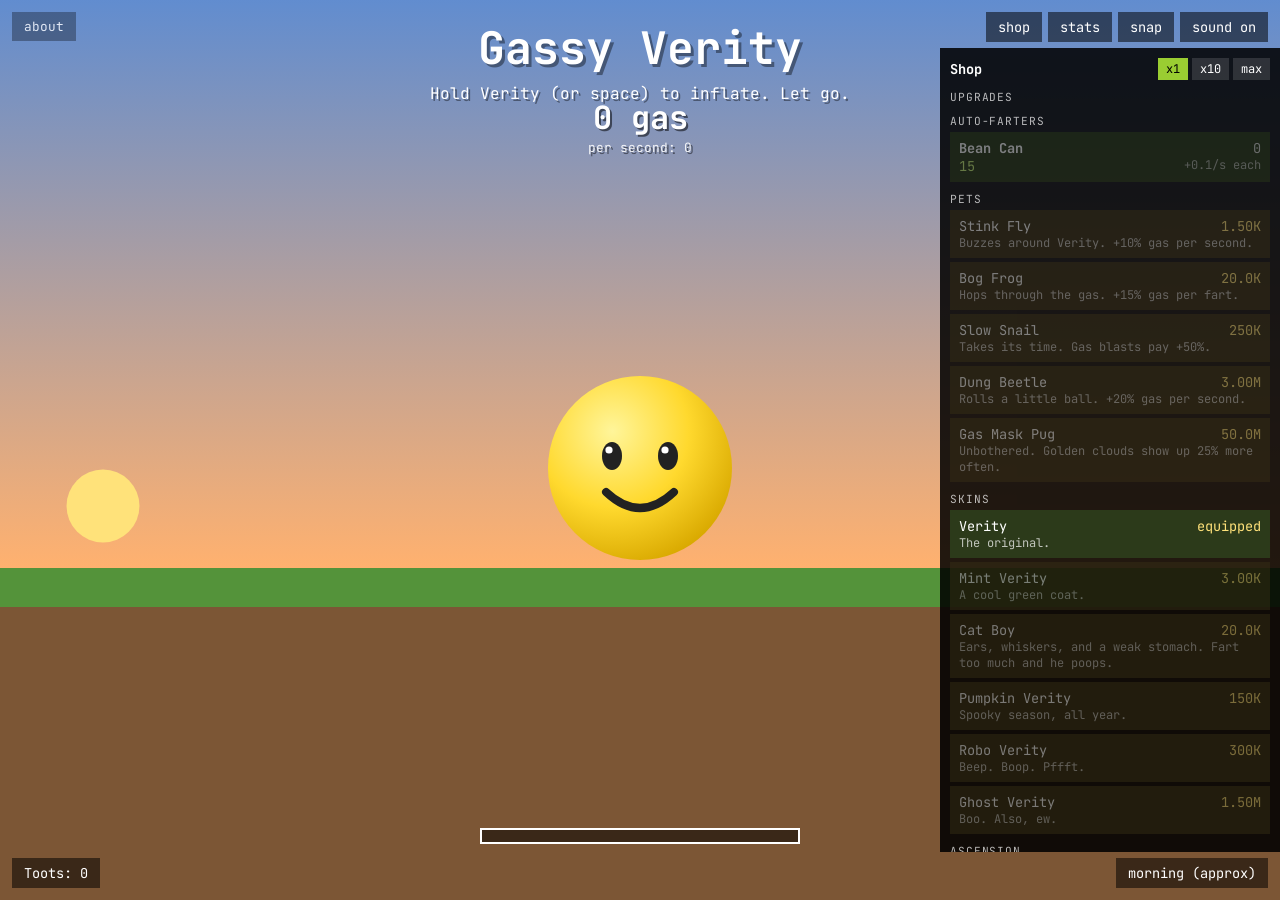
==== index.html @ 9afe1751 "Repo-only voice clips with generated manifest, About in its own dialog, drop privacy banner, add pas" ====
<!doctype html>
<html lang="en">
<head>
<meta charset="utf-8">
<meta name="viewport" content="width=device-width, initial-scale=1, viewport-fit=cover, user-scalable=no">
<meta name="theme-color" content="#0b1230">
<link rel="icon" href="assets/favicon.svg" type="image/svg+xml">
<title>Gassy Verity</title>
<link rel="preconnect" href="https://fonts.googleapis.com">
<link rel="preconnect" href="https://fonts.gstatic.com" crossorigin>
<link href="https://fonts.googleapis.com/css2?family=JetBrains+Mono:wght@400;700&display=swap" rel="stylesheet">
<link rel="stylesheet" href="css/style.css">
</head>
<body>
<div id="world">
  <div id="sky">
    <div id="stars"></div>
    <div id="sun"></div>
    <div id="moon"><div id="moonShade"></div></div>
    <div id="clouds"></div>
    <div id="dim"></div>
  </div>
  <div id="fog"></div>
  <canvas id="weatherCanvas"></canvas>

  <h1>Gassy Verity</h1>
  <p class="sub">Hold Verity (or space) to inflate. Let go.</p>

  <div id="stage">
    <div id="body">
      <div id="verity">
        <img id="skinImg" alt="" draggable="false">
        <svg id="face" viewBox="0 0 100 100" xmlns="http://www.w3.org/2000/svg"></svg>
      </div>
    </div>
  </div>

  <div id="pets"></div>
  <div id="poops"></div>
  <canvas id="gasCanvas"></canvas>
</div>

<div id="flash"></div>
<div id="toast"></div>
<div id="bank"><div id="bankNum">0 gas</div><div id="bankRate"></div><div id="frenzy" hidden></div></div>
<div id="combo"><div id="comboText"></div><div id="comboBar"><div id="comboFill"></div></div></div>
<div id="meter"><div id="fill"></div></div>
<div id="count">Toots: 0</div>
<div id="hint"></div>
<div id="topBtns"><button id="shopBtn" type="button">shop</button><button id="statsBtn" type="button">stats</button><button id="snapBtn" type="button">snap</button><button id="muteBtn" type="button">sound</button></div>
<div id="statsPanel" hidden></div>
<button id="aboutBtn" class="cornerBtn" type="button">about</button>
<div id="aboutPanel" class="modal" hidden></div>
<div id="adminPanel" class="modal" hidden></div>
<div id="shopPanel"></div>

<!-- Classic scripts (no build step, works from file://). Order matters. -->
<script src="js/config.js"></script>
<script src="assets/manifest.js"></script>
<script src="clips/manifest.js"></script>
<script src="js/format.js"></script>
<script src="js/ui.js"></script>
<script src="js/stats.js"></script>
<script src="js/haptics.js"></script>
<script src="js/data.js"></script>
<script src="js/game.js"></script>
<script src="js/audio.js"></script>
<script src="js/puffs.js"></script>
<script src="js/face.js"></script>
<script src="js/skins.js"></script>
<script src="js/combo.js"></script>
<script src="js/sky.js"></script>
<script src="js/motion.js"></script>
<script src="js/blast.js"></script>
<script src="js/poop.js"></script>
<script src="js/pets.js"></script>
<script src="js/clips.js"></script>
<script src="js/verity.js"></script>
<script src="js/shop.js"></script>
<script src="js/golden.js"></script>
<script src="js/achievements.js"></script>
<script src="js/weather.js"></script>
<script src="js/screenshot.js"></script>
<script src="js/about.js"></script>
<script src="js/admin.js"></script>
<script src="js/main.js"></script>
</body>
</html>
---- css/style.css ----
:root { --sky:#8ecbff; --grass:#5d9b3a; --dirt:#8a5a35; }
* { box-sizing:border-box; }

body {
  margin:0; min-height:100vh; overflow:hidden;
  font-family:"JetBrains Mono", ui-monospace, monospace;
  background:#0b1230;
  user-select:none; -webkit-user-select:none; touch-action:none;
  -webkit-touch-callout:none; -webkit-tap-highlight-color:transparent; overscroll-behavior:none;
}
[hidden] { display:none !important; }
/* The whole scene lives in #world so the screen shake moves it as one piece. It is
   oversized by 40px on every side so shake and rotation never reveal an edge. The HUD
   sits outside it and stays still. Nothing in it is position:fixed. */
#world { position:fixed; inset:-40px; padding:40px 40px 0;
         background:linear-gradient(var(--sky-top,#8ecbff), var(--sky-bot,#cfeeff) 62%, var(--grass) 62% 66%, var(--dirt) 66%); }
h1, .sub { position:relative; z-index:1; }
h1 { text-align:center; margin:18px 0 0; color:#fff; text-shadow:3px 3px 0 #0006; font-size:clamp(1.6rem,5vw,2.8rem); }
.sub { text-align:center; color:#fff; text-shadow:2px 2px 0 #0006; margin:6px 0; }

/* Character */
#stage { position:absolute; left:50%; top:62%; transform:translate(-50%,-100%); cursor:pointer; }
#body { transform-origin:50% 100%; will-change:transform; }
#verity { position:relative; width:min(40vw,200px); aspect-ratio:1; }
#skinImg { display:block; width:100%; height:100%; object-fit:contain; user-select:none; -webkit-user-drag:none; }
#face { position:absolute; inset:0; width:100%; height:100%; }


/* HUD */
#meter { position:fixed; left:50%; bottom:calc(56px + env(safe-area-inset-bottom, 0px)); transform:translateX(-50%); width:min(70vw,320px); height:16px;
         background:#0008; border:2px solid #fff; }
#fill { height:100%; width:0; background:#9acd32; transition:width .15s linear; }
#count, #hint { position:fixed; bottom:max(12px, env(safe-area-inset-bottom)); color:#fff; background:#0008; padding:6px 12px; font-size:.85rem; }
#count { left:12px; }
#hint { right:12px; }


/* Gas particles are drawn on one canvas (js/puffs.js), above Verity, below the HUD */
#gasCanvas { position:absolute; left:0; top:0; z-index:3; pointer-events:none; }
#stage { z-index:2; }
#meter, #count, #hint, #combo { z-index:4; }
#statsPanel, #shopPanel, .leftPanel { z-index:5; }
#topBtns { max-width:100vw; }
#bank { z-index:4; }

/* Combo readout */
#combo { position:fixed; top:176px; left:50%; transform:translateX(-50%); text-align:center; color:#fff;
         text-shadow:3px 3px 0 #0007; opacity:0; transition:opacity .2s; pointer-events:none; }
#combo.on { opacity:1; }
#comboText { font-weight:700; font-size:clamp(1.4rem,5vw,2.4rem); }
#comboText.pop { animation:pop .25s; }
@keyframes pop { 50% { transform:scale(1.35); } }
#comboBar { width:160px; height:8px; margin:6px auto 0; background:#0007; }
#comboFill { height:100%; width:100%; background:#ffd92e; }

/* Sky: sun, moon and stars ride behind Verity, clipped at the horizon (62% of the scene) */
#sky { position:absolute; left:0; right:0; top:0; height:62%; overflow:hidden; pointer-events:none; z-index:0; }
#stars { position:absolute; inset:0; opacity:0; transition:opacity 3s; }
.star { position:absolute; width:2px; height:2px; background:#fff; }
#sun, #moon { position:absolute; border-radius:50%; transform:translate(-50%,-50%); }
#sun { width:clamp(44px,10vmin,76px); aspect-ratio:1; }
#moon { width:clamp(34px,7vmin,56px); aspect-ratio:1; overflow:hidden; }
#sun img, #moon img { position:absolute; inset:0; width:100%; height:100%; user-select:none; -webkit-user-drag:none; }
#moonShade { position:absolute; inset:0; border-radius:50%; background:#0e1736; }

/* Eyes water as the room fills with gas */

/* Toast, flash */
#flash { position:fixed; inset:0; z-index:6; pointer-events:none; opacity:0;
         background:radial-gradient(circle at 50% 70%, #fff, #e4ff8a 45%, #7dae1c); }
#toast { position:fixed; left:50%; top:38%; z-index:6; pointer-events:none; opacity:0; width:max-content; max-width:92vw; text-align:center;
         transform:translate(-50%,-50%); font-weight:700; font-size:clamp(1.3rem,6vw,3rem); color:#fff;
         text-shadow:3px 3px 0 #0008; }
#toast.show { animation:toast 1.4s ease-out forwards; }
@keyframes toast { 0% { opacity:0; } 12% { opacity:1; } 80% { opacity:1; } 100% { opacity:0; } }

/* Stats */
#topBtns { position:fixed; top:max(12px, env(safe-area-inset-top)); right:12px; z-index:5; display:flex; flex-wrap:wrap; justify-content:flex-end; gap:6px; max-width:calc(100vw - 24px); }
#topBtns button { background:#0008; color:#fff; border:0; padding:6px 12px; font:inherit; font-size:.85rem; cursor:pointer; }
#statsPanel, .leftPanel { position:fixed; top:calc(max(12px, env(safe-area-inset-top)) + 36px); left:12px; width:min(260px,80vw);
              background:#000c; color:#fff; padding:10px 14px; font-size:.85rem; }
#statsPanel div, .leftPanel .row, .leftPanel .clip { display:flex; justify-content:space-between; gap:16px; padding:2px 0; }
#statsPanel button { margin-top:8px; font:inherit; font-size:.75rem; background:#fff2; color:#fff; border:0; padding:4px 10px; cursor:pointer; }

/* Bank */
#bank { position:fixed; top:96px; left:50%; transform:translateX(-50%); text-align:center; color:#fff;
        text-shadow:2px 2px 0 #0008; pointer-events:none; white-space:nowrap; }
#bankNum { font-weight:700; font-size:clamp(1.3rem,5vw,2rem); }
#bankRate { font-size:.8rem; opacity:.9; }
#frenzy { margin-top:2px; font-weight:700; color:#ffe27a; }

/* Shop */
#shopPanel { position:fixed; right:0; top:calc(max(12px, env(safe-area-inset-top)) + 36px); bottom:max(48px, env(safe-area-inset-bottom));
             width:min(340px,100vw); overflow-y:auto; background:#000d; color:#fff; padding:10px; font-size:.85rem;
             overscroll-behavior:contain; touch-action:pan-y; }
.shopHead { display:flex; justify-content:space-between; align-items:center; margin-bottom:6px; }
.buyN button { font:inherit; font-size:.75rem; background:#fff2; color:#fff; border:0; padding:3px 8px; margin-left:4px; cursor:pointer; }
.buyN button.on { background:#9acd32; color:#000; }
.shopSec { margin:10px 0 4px; opacity:.7; text-transform:uppercase; font-size:.7rem; letter-spacing:.08em; }
.none { opacity:.6; padding:4px 0; }
.gen, .up { display:grid; width:100%; margin-bottom:4px; padding:7px 9px; border:0; color:#fff; font:inherit; text-align:left;
            background:#2c3a1a; cursor:pointer; gap:0 8px; }
.gen { grid-template-columns:1fr auto; }
.gen .gname { font-weight:700; }
.gen .gown { text-align:right; opacity:.8; }
.gen .gcost { color:#c9f27a; }
.gen .grate { text-align:right; opacity:.6; font-size:.75rem; }
.up { grid-template-columns:1fr auto; background:#3a3218; }
.up .ucost { color:#ffe27a; }
.up .udesc { grid-column:1 / -1; opacity:.7; font-size:.75rem; }
.gen.off, .up.off { opacity:.45; }
.gen:not(.off):hover, .up:not(.off):hover { filter:brightness(1.25); }
.shopFoot { margin-top:12px; display:flex; gap:6px; }
.shopFoot button { font:inherit; font-size:.75rem; background:#fff2; color:#fff; border:0; padding:4px 10px; cursor:pointer; }

/* Floating gain text, golden cloud */
.float { position:fixed; z-index:4; pointer-events:none; color:#fff; font-weight:700; text-shadow:2px 2px 0 #0008; }
.golden { position:fixed; z-index:5; width:clamp(56px,11vmin,84px); aspect-ratio:1; border:0; border-radius:50%;
          background:center/contain no-repeat; cursor:pointer;
          transform:translate(-50%,-50%); animation:goldenLife 13s linear forwards; }
@keyframes goldenLife { 0% { opacity:0; } 4% { opacity:1; } 85% { opacity:1; } 100% { opacity:0; } }

/* Pets, poop */
#pets, #poops { position:absolute; inset:0; z-index:2; pointer-events:none; }
.pet { position:absolute; left:0; top:0; width:34px; height:24px; will-change:transform; }
.pet img, .poop img { display:block; width:100%; height:100%; user-select:none; -webkit-user-drag:none; }
.poop { position:absolute; width:34px; height:30px; padding:0; border:0; background:none; cursor:pointer; pointer-events:auto; }

/* Left panels: clips, about */
.leftPanel { top:calc(max(12px, env(safe-area-inset-top)) + 36px); left:12px; width:min(300px,86vw); max-height:70vh; overflow-y:auto;
             background:#000d; color:#fff; padding:10px 14px; font-size:.8rem; line-height:1.45; }
.leftPanel p { margin:6px 0; }
.leftPanel a { color:#c9f27a; }
.leftPanel .small { opacity:.7; }
.leftPanel .row { align-items:center; gap:8px; padding:3px 0; }
.leftPanel .row input[type=range] { flex:1; }
.leftPanel .clip { align-items:center; gap:6px; padding:3px 0; }
.leftPanel .clip span { flex:1; overflow:hidden; text-overflow:ellipsis; white-space:nowrap; }
.leftPanel button, .pick { font:inherit; font-size:.75rem; background:#fff2; color:#fff; border:0; padding:3px 8px; cursor:pointer; }
.pick { display:inline-block; margin:4px 0 6px; padding:5px 10px; }
.check { display:flex; gap:8px; align-items:center; margin:6px 0; }
.up.own { background:#2c3a1a; }
#notice { position:fixed; left:50%; transform:translateX(-50%); bottom:calc(84px + env(safe-area-inset-bottom, 0px)); z-index:4;
          width:min(92vw,520px); background:#000d; color:#fff; padding:8px 12px; font-size:.75rem; display:flex; gap:8px; align-items:center; }
#notice span { flex:1; }
#notice button { font:inherit; font-size:.75rem; background:#fff2; color:#fff; border:0; padding:4px 10px; cursor:pointer; }
#dropHint { position:fixed; inset:0; z-index:7; display:flex; align-items:center; justify-content:center; pointer-events:none;
            background:#000a; color:#fff; font-size:clamp(1.2rem,4vw,2rem); font-weight:700; }

/* Weather: clouds and dimming live in the sky box, fog and rain/snow over the scene */
#clouds, #dim { position:absolute; inset:0; pointer-events:none; }
#dim { background:#0b1230; opacity:0; transition:opacity 4s; }
.cloud { position:absolute; left:-30%; filter:brightness(var(--cloud-b,1)); animation:cloudDrift linear infinite; user-select:none; -webkit-user-drag:none; }
@keyframes cloudDrift { from { transform:translateX(0); } to { transform:translateX(160vw); } }
#fog { position:absolute; inset:0; z-index:1; pointer-events:none; opacity:0; transition:opacity 4s;
       background:linear-gradient(rgba(220,228,236,.65), rgba(220,228,236,.25)); }
#weatherCanvas { position:absolute; inset:0; z-index:1; pointer-events:none; }

/* Achievements and ascension */
#statsPanel { max-height:70vh; overflow-y:auto; }
.ach { display:flex; flex-direction:column; padding:3px 0; opacity:.45; }
.ach.on { opacity:1; }
.ach .adesc { font-size:.7rem; opacity:.7; }
.ascend { margin-top:4px; padding:8px 10px; background:#2a2250; }
.ascend b { color:#d9c8ff; }
.ascend button { margin-top:6px; width:100%; font:inherit; font-size:.8rem; background:#6a4fd0; color:#fff; border:0; padding:6px; cursor:pointer; }
.ascend button:disabled { opacity:.4; cursor:default; }

/* About corner button, dialogs (about, admin) */
.cornerBtn { position:fixed; top:max(12px, env(safe-area-inset-top)); left:12px; z-index:5; background:#0006; color:#fff; border:0;
             padding:6px 12px; font:inherit; font-size:.8rem; cursor:pointer; opacity:.8; }
#modalBackdrop { position:fixed; inset:0; z-index:8; background:#0008; }
.modal { position:fixed; left:50%; top:50%; transform:translate(-50%,-50%); z-index:9; width:min(92vw,520px); max-height:84vh; overflow-y:auto;
         background:#0b0f1ae6; color:#fff; padding:12px 16px; font-size:.8rem; line-height:1.45; }
.modal p { margin:6px 0; }
.modal a { color:#c9f27a; }
.modal .small { opacity:.7; }
.modal .shopHead button, .modal .row button, .modal form button { font:inherit; font-size:.75rem; background:#fff2; color:#fff; border:0; padding:4px 10px; cursor:pointer; }
.modal .row { display:flex; align-items:center; gap:6px; padding:3px 0; }
.modal .row.wrap { flex-wrap:wrap; }
.modal .row span { flex:1; }
.modal input, .modal select { font:inherit; font-size:.8rem; background:#fff1; color:#fff; border:1px solid #fff3; padding:4px 6px; min-width:0; }
.modal select option { color:#000; }
.modal .check { display:flex; gap:8px; align-items:center; margin:6px 0; }
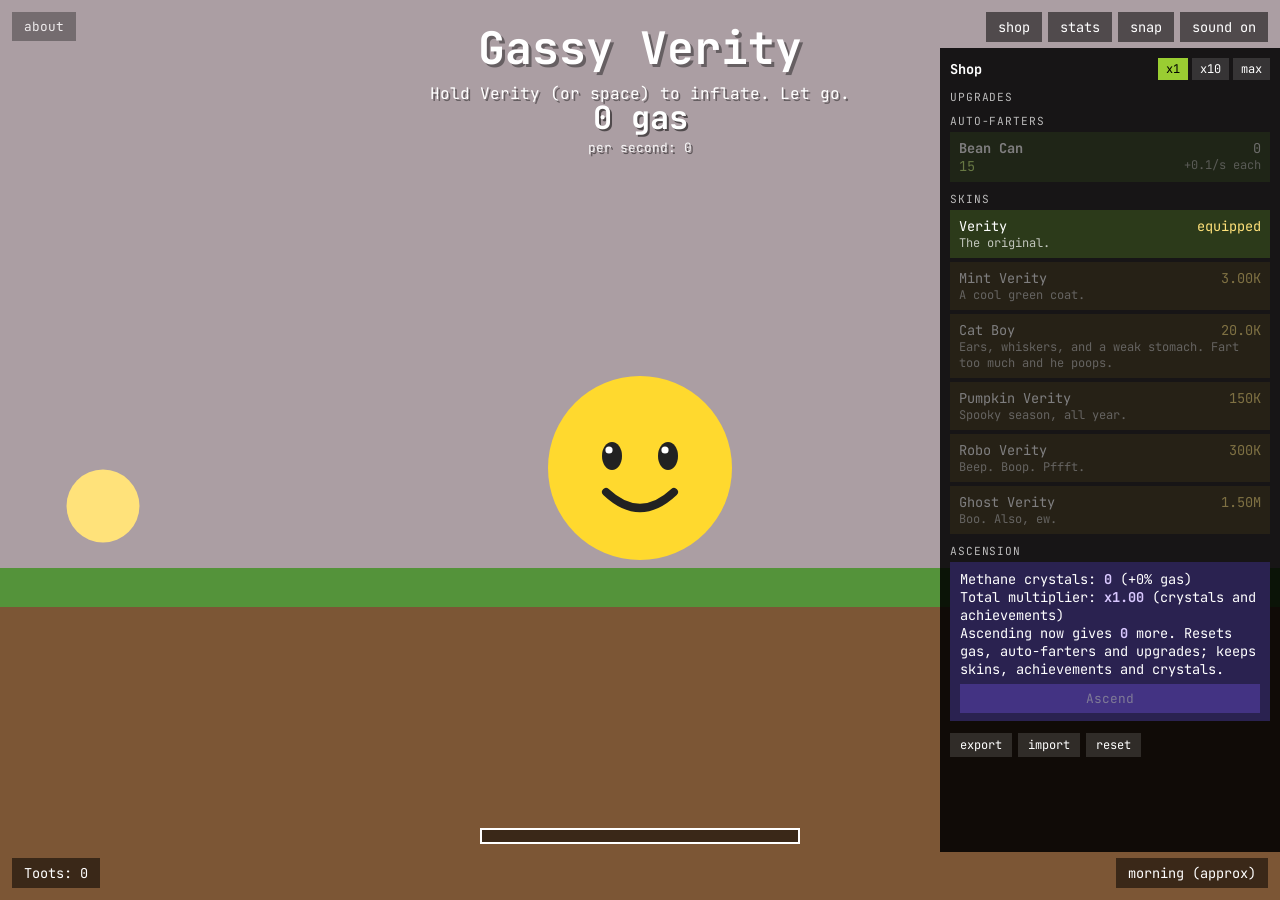
==== commit 16d1bdea: "Remove pets, remove all gradients (flat sky, flat art, flat gas), link admin from About, dialog acce" ====
--- a/index.html
+++ b/index.html
@@ -35,7 +35,6 @@
     </div>
   </div>
 
-  <div id="pets"></div>
   <div id="poops"></div>
   <canvas id="gasCanvas"></canvas>
 </div>
@@ -73,7 +72,6 @@
 <script src="js/motion.js"></script>
 <script src="js/blast.js"></script>
 <script src="js/poop.js"></script>
-<script src="js/pets.js"></script>
 <script src="js/clips.js"></script>
 <script src="js/verity.js"></script>
 <script src="js/shop.js"></script>
--- a/css/style.css
+++ b/css/style.css
@@ -12,8 +12,10 @@
 /* The whole scene lives in #world so the screen shake moves it as one piece. It is
    oversized by 40px on every side so shake and rotation never reveal an edge. The HUD
    sits outside it and stays still. Nothing in it is position:fixed. */
-#world { position:fixed; inset:-40px; padding:40px 40px 0;
-         background:linear-gradient(var(--sky-top,#8ecbff), var(--sky-bot,#cfeeff) 62%, var(--grass) 62% 66%, var(--dirt) 66%); }
+#world { position:fixed; inset:-40px; padding:40px 40px 0; background:var(--sky, #8ecbff); }
+#world::before, #world::after { content:""; position:absolute; left:0; right:0; z-index:0; }
+#world::before { top:62%; height:4%; background:var(--grass); }
+#world::after { top:66%; bottom:0; background:var(--dirt); }
 h1, .sub { position:relative; z-index:1; }
 h1 { text-align:center; margin:18px 0 0; color:#fff; text-shadow:3px 3px 0 #0006; font-size:clamp(1.6rem,5vw,2.8rem); }
 .sub { text-align:center; color:#fff; text-shadow:2px 2px 0 #0006; margin:6px 0; }
@@ -67,7 +69,7 @@
 
 /* Toast, flash */
 #flash { position:fixed; inset:0; z-index:6; pointer-events:none; opacity:0;
-         background:radial-gradient(circle at 50% 70%, #fff, #e4ff8a 45%, #7dae1c); }
+         background:#e4ff8a; }
 #toast { position:fixed; left:50%; top:38%; z-index:6; pointer-events:none; opacity:0; width:max-content; max-width:92vw; text-align:center;
          transform:translate(-50%,-50%); font-weight:700; font-size:clamp(1.3rem,6vw,3rem); color:#fff;
          text-shadow:3px 3px 0 #0008; }
@@ -120,10 +122,9 @@
           transform:translate(-50%,-50%); animation:goldenLife 13s linear forwards; }
 @keyframes goldenLife { 0% { opacity:0; } 4% { opacity:1; } 85% { opacity:1; } 100% { opacity:0; } }
 
-/* Pets, poop */
-#pets, #poops { position:absolute; inset:0; z-index:2; pointer-events:none; }
-.pet { position:absolute; left:0; top:0; width:34px; height:24px; will-change:transform; }
-.pet img, .poop img { display:block; width:100%; height:100%; user-select:none; -webkit-user-drag:none; }
+/* Poop */
+#poops { position:absolute; inset:0; z-index:2; pointer-events:none; }
+.poop img { display:block; width:100%; height:100%; user-select:none; -webkit-user-drag:none; }
 .poop { position:absolute; width:34px; height:30px; padding:0; border:0; background:none; cursor:pointer; pointer-events:auto; }
 
 /* Left panels: clips, about */
@@ -153,7 +154,7 @@
 .cloud { position:absolute; left:-30%; filter:brightness(var(--cloud-b,1)); animation:cloudDrift linear infinite; user-select:none; -webkit-user-drag:none; }
 @keyframes cloudDrift { from { transform:translateX(0); } to { transform:translateX(160vw); } }
 #fog { position:absolute; inset:0; z-index:1; pointer-events:none; opacity:0; transition:opacity 4s;
-       background:linear-gradient(rgba(220,228,236,.65), rgba(220,228,236,.25)); }
+       background:rgba(220,228,236,.45); }
 #weatherCanvas { position:absolute; inset:0; z-index:1; pointer-events:none; }
 
 /* Achievements and ascension */
@@ -182,3 +183,15 @@
 .modal input, .modal select { font:inherit; font-size:.8rem; background:#fff1; color:#fff; border:1px solid #fff3; padding:4px 6px; min-width:0; }
 .modal select option { color:#000; }
 .modal .check { display:flex; gap:8px; align-items:center; margin:6px 0; }
+
+.linkBtn { font:inherit; font-size:.8rem; background:none; border:0; color:#c9f27a; text-decoration:underline; cursor:pointer; padding:0; }
+.modal label { opacity:.85; }
+:focus-visible { outline:2px solid #c9f27a; outline-offset:2px; }
+.modal .row label { flex:1; }
+
+/* Narrow screens: keep the title clear of the button row */
+@media (max-width:640px) {
+  h1 { margin-top:48px; }
+  #bank { top:140px; }
+  #combo { top:214px; }
+}
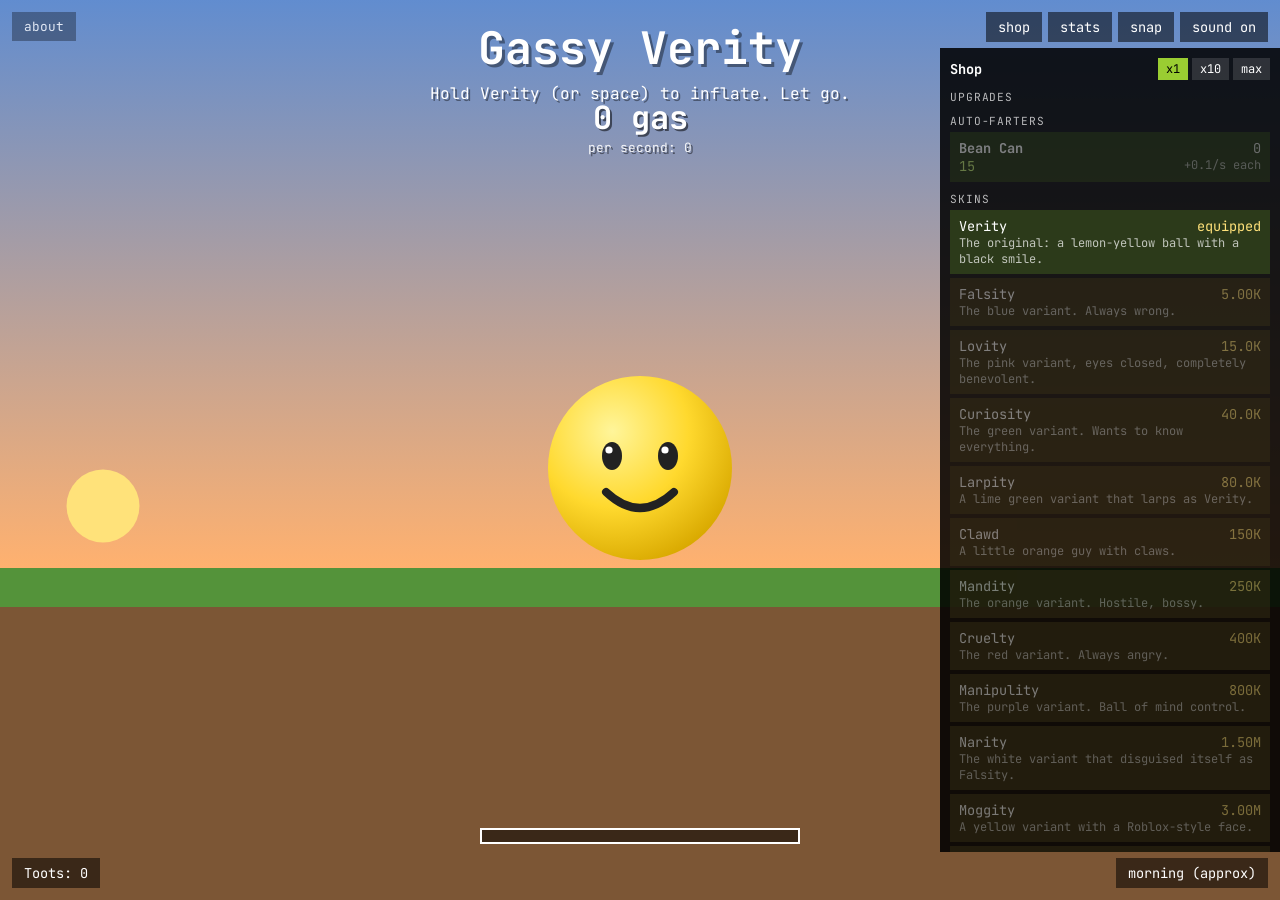
==== commit 975f369c: "Skins from the Veritypedia (14 variants) plus Clawd; drop old skins, tears and the poop mechanic" ====
--- a/index.html
+++ b/index.html
@@ -35,7 +35,6 @@
     </div>
   </div>
 
-  <div id="poops"></div>
   <canvas id="gasCanvas"></canvas>
 </div>
 
@@ -71,7 +70,6 @@
 <script src="js/sky.js"></script>
 <script src="js/motion.js"></script>
 <script src="js/blast.js"></script>
-<script src="js/poop.js"></script>
 <script src="js/clips.js"></script>
 <script src="js/verity.js"></script>
 <script src="js/shop.js"></script>
--- a/css/style.css
+++ b/css/style.css
@@ -12,10 +12,8 @@
 /* The whole scene lives in #world so the screen shake moves it as one piece. It is
    oversized by 40px on every side so shake and rotation never reveal an edge. The HUD
    sits outside it and stays still. Nothing in it is position:fixed. */
-#world { position:fixed; inset:-40px; padding:40px 40px 0; background:var(--sky, #8ecbff); }
-#world::before, #world::after { content:""; position:absolute; left:0; right:0; z-index:0; }
-#world::before { top:62%; height:4%; background:var(--grass); }
-#world::after { top:66%; bottom:0; background:var(--dirt); }
+#world { position:fixed; inset:-40px; padding:40px 40px 0;
+         background:linear-gradient(var(--sky-top,#8ecbff), var(--sky-bot,#cfeeff) 62%, var(--grass) 62% 66%, var(--dirt) 66%); }
 h1, .sub { position:relative; z-index:1; }
 h1 { text-align:center; margin:18px 0 0; color:#fff; text-shadow:3px 3px 0 #0006; font-size:clamp(1.6rem,5vw,2.8rem); }
 .sub { text-align:center; color:#fff; text-shadow:2px 2px 0 #0006; margin:6px 0; }
@@ -69,7 +67,7 @@
 
 /* Toast, flash */
 #flash { position:fixed; inset:0; z-index:6; pointer-events:none; opacity:0;
-         background:#e4ff8a; }
+         background:radial-gradient(circle at 50% 70%, #fff, #e4ff8a 45%, #7dae1c); }
 #toast { position:fixed; left:50%; top:38%; z-index:6; pointer-events:none; opacity:0; width:max-content; max-width:92vw; text-align:center;
          transform:translate(-50%,-50%); font-weight:700; font-size:clamp(1.3rem,6vw,3rem); color:#fff;
          text-shadow:3px 3px 0 #0008; }
@@ -122,10 +120,6 @@
           transform:translate(-50%,-50%); animation:goldenLife 13s linear forwards; }
 @keyframes goldenLife { 0% { opacity:0; } 4% { opacity:1; } 85% { opacity:1; } 100% { opacity:0; } }
 
-/* Poop */
-#poops { position:absolute; inset:0; z-index:2; pointer-events:none; }
-.poop img { display:block; width:100%; height:100%; user-select:none; -webkit-user-drag:none; }
-.poop { position:absolute; width:34px; height:30px; padding:0; border:0; background:none; cursor:pointer; pointer-events:auto; }
 
 /* Left panels: clips, about */
 .leftPanel { top:calc(max(12px, env(safe-area-inset-top)) + 36px); left:12px; width:min(300px,86vw); max-height:70vh; overflow-y:auto;
@@ -154,7 +148,7 @@
 .cloud { position:absolute; left:-30%; filter:brightness(var(--cloud-b,1)); animation:cloudDrift linear infinite; user-select:none; -webkit-user-drag:none; }
 @keyframes cloudDrift { from { transform:translateX(0); } to { transform:translateX(160vw); } }
 #fog { position:absolute; inset:0; z-index:1; pointer-events:none; opacity:0; transition:opacity 4s;
-       background:rgba(220,228,236,.45); }
+       background:linear-gradient(rgba(220,228,236,.65), rgba(220,228,236,.25)); }
 #weatherCanvas { position:absolute; inset:0; z-index:1; pointer-events:none; }
 
 /* Achievements and ascension */
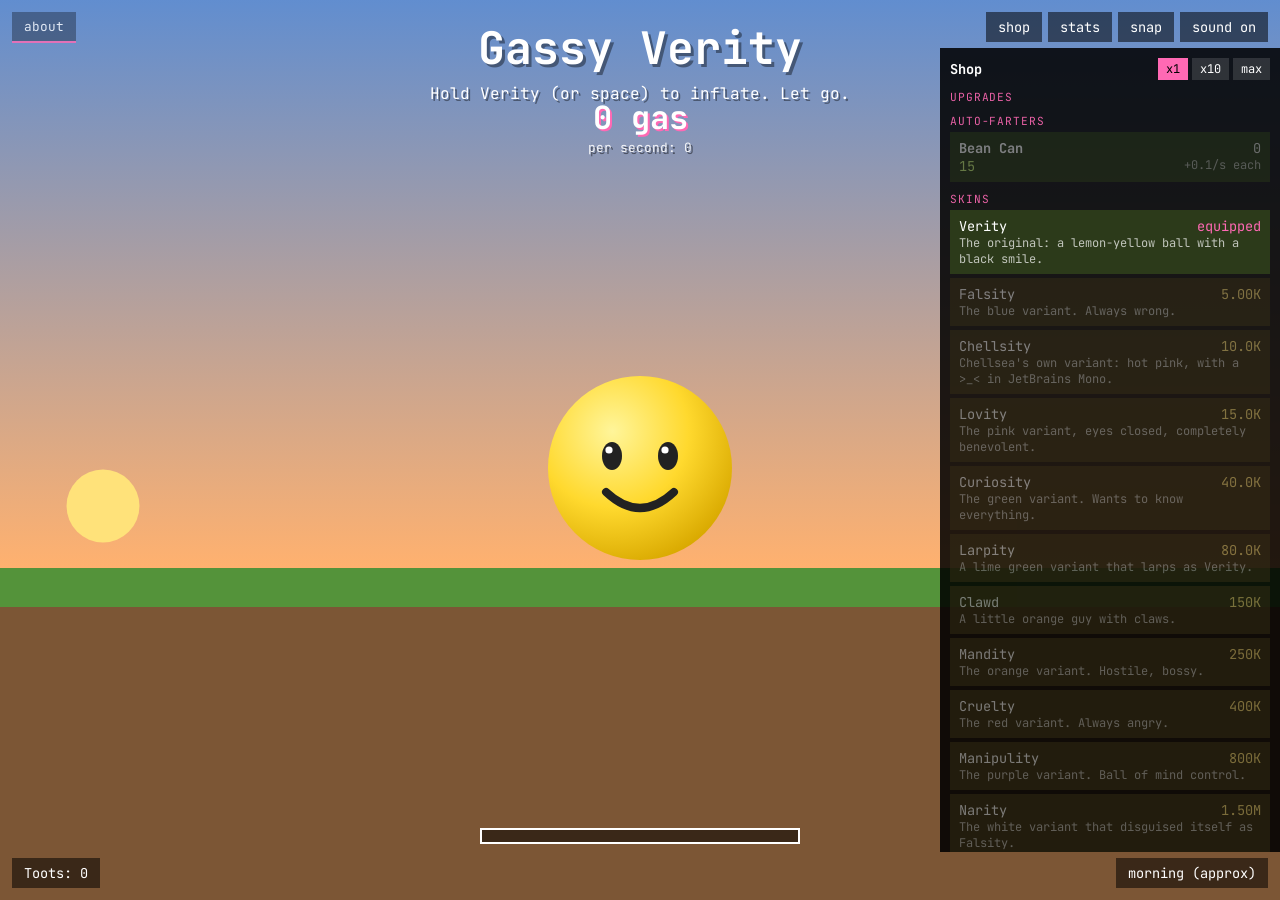
==== commit ac20066d: "Poop for every skin, add Chellsity (hot pink >_< in JetBrains Mono), pink accents" ====
--- a/index.html
+++ b/index.html
@@ -3,7 +3,7 @@
 <head>
 <meta charset="utf-8">
 <meta name="viewport" content="width=device-width, initial-scale=1, viewport-fit=cover, user-scalable=no">
-<meta name="theme-color" content="#0b1230">
+<meta name="theme-color" content="#ff69b4">
 <link rel="icon" href="assets/favicon.svg" type="image/svg+xml">
 <title>Gassy Verity</title>
 <link rel="preconnect" href="https://fonts.googleapis.com">
@@ -35,12 +35,13 @@
     </div>
   </div>
 
+  <div id="poops"></div>
   <canvas id="gasCanvas"></canvas>
 </div>
 
 <div id="flash"></div>
 <div id="toast"></div>
-<div id="bank"><div id="bankNum">0 gas</div><div id="bankRate"></div><div id="frenzy" hidden></div></div>
+<div id="bank"><div id="bankNum">0 gas</div><div id="bankRate"></div></div>
 <div id="combo"><div id="comboText"></div><div id="comboBar"><div id="comboFill"></div></div></div>
 <div id="meter"><div id="fill"></div></div>
 <div id="count">Toots: 0</div>
@@ -70,10 +71,10 @@
 <script src="js/sky.js"></script>
 <script src="js/motion.js"></script>
 <script src="js/blast.js"></script>
+<script src="js/poop.js"></script>
 <script src="js/clips.js"></script>
 <script src="js/verity.js"></script>
 <script src="js/shop.js"></script>
-<script src="js/golden.js"></script>
 <script src="js/achievements.js"></script>
 <script src="js/weather.js"></script>
 <script src="js/screenshot.js"></script>
--- a/css/style.css
+++ b/css/style.css
@@ -1,4 +1,4 @@
-:root { --sky:#8ecbff; --grass:#5d9b3a; --dirt:#8a5a35; }
+:root { --sky:#8ecbff; --grass:#5d9b3a; --dirt:#8a5a35; --pink:#ff69b4; }
 * { box-sizing:border-box; }
 
 body {
@@ -29,7 +29,7 @@
 /* HUD */
 #meter { position:fixed; left:50%; bottom:calc(56px + env(safe-area-inset-bottom, 0px)); transform:translateX(-50%); width:min(70vw,320px); height:16px;
          background:#0008; border:2px solid #fff; }
-#fill { height:100%; width:0; background:#9acd32; transition:width .15s linear; }
+#fill { height:100%; width:0; background:var(--pink); transition:width .15s linear; }
 #count, #hint { position:fixed; bottom:max(12px, env(safe-area-inset-bottom)); color:#fff; background:#0008; padding:6px 12px; font-size:.85rem; }
 #count { left:12px; }
 #hint { right:12px; }
@@ -51,7 +51,7 @@
 #comboText.pop { animation:pop .25s; }
 @keyframes pop { 50% { transform:scale(1.35); } }
 #comboBar { width:160px; height:8px; margin:6px auto 0; background:#0007; }
-#comboFill { height:100%; width:100%; background:#ffd92e; }
+#comboFill { height:100%; width:100%; background:var(--pink); }
 
 /* Sky: sun, moon and stars ride behind Verity, clipped at the horizon (62% of the scene) */
 #sky { position:absolute; left:0; right:0; top:0; height:62%; overflow:hidden; pointer-events:none; z-index:0; }
@@ -85,9 +85,8 @@
 /* Bank */
 #bank { position:fixed; top:96px; left:50%; transform:translateX(-50%); text-align:center; color:#fff;
         text-shadow:2px 2px 0 #0008; pointer-events:none; white-space:nowrap; }
-#bankNum { font-weight:700; font-size:clamp(1.3rem,5vw,2rem); }
+#bankNum { font-weight:700; font-size:clamp(1.3rem,5vw,2rem); text-shadow:2px 2px 0 var(--pink); }
 #bankRate { font-size:.8rem; opacity:.9; }
-#frenzy { margin-top:2px; font-weight:700; color:#ffe27a; }
 
 /* Shop */
 #shopPanel { position:fixed; right:0; top:calc(max(12px, env(safe-area-inset-top)) + 36px); bottom:max(48px, env(safe-area-inset-bottom));
@@ -95,8 +94,8 @@
              overscroll-behavior:contain; touch-action:pan-y; }
 .shopHead { display:flex; justify-content:space-between; align-items:center; margin-bottom:6px; }
 .buyN button { font:inherit; font-size:.75rem; background:#fff2; color:#fff; border:0; padding:3px 8px; margin-left:4px; cursor:pointer; }
-.buyN button.on { background:#9acd32; color:#000; }
-.shopSec { margin:10px 0 4px; opacity:.7; text-transform:uppercase; font-size:.7rem; letter-spacing:.08em; }
+.buyN button.on { background:var(--pink); color:#000; }
+.shopSec { margin:10px 0 4px; color:var(--pink); opacity:.9; text-transform:uppercase; font-size:.7rem; letter-spacing:.08em; }
 .none { opacity:.6; padding:4px 0; }
 .gen, .up { display:grid; width:100%; margin-bottom:4px; padding:7px 9px; border:0; color:#fff; font:inherit; text-align:left;
             background:#2c3a1a; cursor:pointer; gap:0 8px; }
@@ -113,19 +112,20 @@
 .shopFoot { margin-top:12px; display:flex; gap:6px; }
 .shopFoot button { font:inherit; font-size:.75rem; background:#fff2; color:#fff; border:0; padding:4px 10px; cursor:pointer; }
 
-/* Floating gain text, golden cloud */
+/* Poop */
+#poops { position:absolute; inset:0; z-index:2; pointer-events:none; }
+.poop { position:absolute; width:34px; height:30px; padding:0; border:0; background:none; cursor:pointer; pointer-events:auto; }
+.poop img { display:block; width:100%; height:100%; user-select:none; -webkit-user-drag:none; }
+
+/* Floating gain text */
 .float { position:fixed; z-index:4; pointer-events:none; color:#fff; font-weight:700; text-shadow:2px 2px 0 #0008; }
-.golden { position:fixed; z-index:5; width:clamp(56px,11vmin,84px); aspect-ratio:1; border:0; border-radius:50%;
-          background:center/contain no-repeat; cursor:pointer;
-          transform:translate(-50%,-50%); animation:goldenLife 13s linear forwards; }
-@keyframes goldenLife { 0% { opacity:0; } 4% { opacity:1; } 85% { opacity:1; } 100% { opacity:0; } }
 
 
 /* Left panels: clips, about */
 .leftPanel { top:calc(max(12px, env(safe-area-inset-top)) + 36px); left:12px; width:min(300px,86vw); max-height:70vh; overflow-y:auto;
              background:#000d; color:#fff; padding:10px 14px; font-size:.8rem; line-height:1.45; }
 .leftPanel p { margin:6px 0; }
-.leftPanel a { color:#c9f27a; }
+.leftPanel a { color:var(--pink); }
 .leftPanel .small { opacity:.7; }
 .leftPanel .row { align-items:center; gap:8px; padding:3px 0; }
 .leftPanel .row input[type=range] { flex:1; }
@@ -135,6 +135,7 @@
 .pick { display:inline-block; margin:4px 0 6px; padding:5px 10px; }
 .check { display:flex; gap:8px; align-items:center; margin:6px 0; }
 .up.own { background:#2c3a1a; }
+.skin-row.own .ucost { color:var(--pink); }
 #notice { position:fixed; left:50%; transform:translateX(-50%); bottom:calc(84px + env(safe-area-inset-bottom, 0px)); z-index:4;
           width:min(92vw,520px); background:#000d; color:#fff; padding:8px 12px; font-size:.75rem; display:flex; gap:8px; align-items:center; }
 #notice span { flex:1; }
@@ -155,6 +156,7 @@
 #statsPanel { max-height:70vh; overflow-y:auto; }
 .ach { display:flex; flex-direction:column; padding:3px 0; opacity:.45; }
 .ach.on { opacity:1; }
+.ach.on > span:first-child { color:var(--pink); }
 .ach .adesc { font-size:.7rem; opacity:.7; }
 .ascend { margin-top:4px; padding:8px 10px; background:#2a2250; }
 .ascend b { color:#d9c8ff; }
@@ -162,13 +164,13 @@
 .ascend button:disabled { opacity:.4; cursor:default; }
 
 /* About corner button, dialogs (about, admin) */
-.cornerBtn { position:fixed; top:max(12px, env(safe-area-inset-top)); left:12px; z-index:5; background:#0006; color:#fff; border:0;
+.cornerBtn { border-bottom:2px solid var(--pink) !important; position:fixed; top:max(12px, env(safe-area-inset-top)); left:12px; z-index:5; background:#0006; color:#fff; border:0;
              padding:6px 12px; font:inherit; font-size:.8rem; cursor:pointer; opacity:.8; }
 #modalBackdrop { position:fixed; inset:0; z-index:8; background:#0008; }
 .modal { position:fixed; left:50%; top:50%; transform:translate(-50%,-50%); z-index:9; width:min(92vw,520px); max-height:84vh; overflow-y:auto;
          background:#0b0f1ae6; color:#fff; padding:12px 16px; font-size:.8rem; line-height:1.45; }
 .modal p { margin:6px 0; }
-.modal a { color:#c9f27a; }
+.modal a { color:var(--pink); }
 .modal .small { opacity:.7; }
 .modal .shopHead button, .modal .row button, .modal form button { font:inherit; font-size:.75rem; background:#fff2; color:#fff; border:0; padding:4px 10px; cursor:pointer; }
 .modal .row { display:flex; align-items:center; gap:6px; padding:3px 0; }
@@ -178,9 +180,9 @@
 .modal select option { color:#000; }
 .modal .check { display:flex; gap:8px; align-items:center; margin:6px 0; }
 
-.linkBtn { font:inherit; font-size:.8rem; background:none; border:0; color:#c9f27a; text-decoration:underline; cursor:pointer; padding:0; }
+.linkBtn { font:inherit; font-size:.8rem; background:none; border:0; color:var(--pink); text-decoration:underline; cursor:pointer; padding:0; }
 .modal label { opacity:.85; }
-:focus-visible { outline:2px solid #c9f27a; outline-offset:2px; }
+:focus-visible { outline:2px solid var(--pink); outline-offset:2px; }
 .modal .row label { flex:1; }
 
 /* Narrow screens: keep the title clear of the button row */
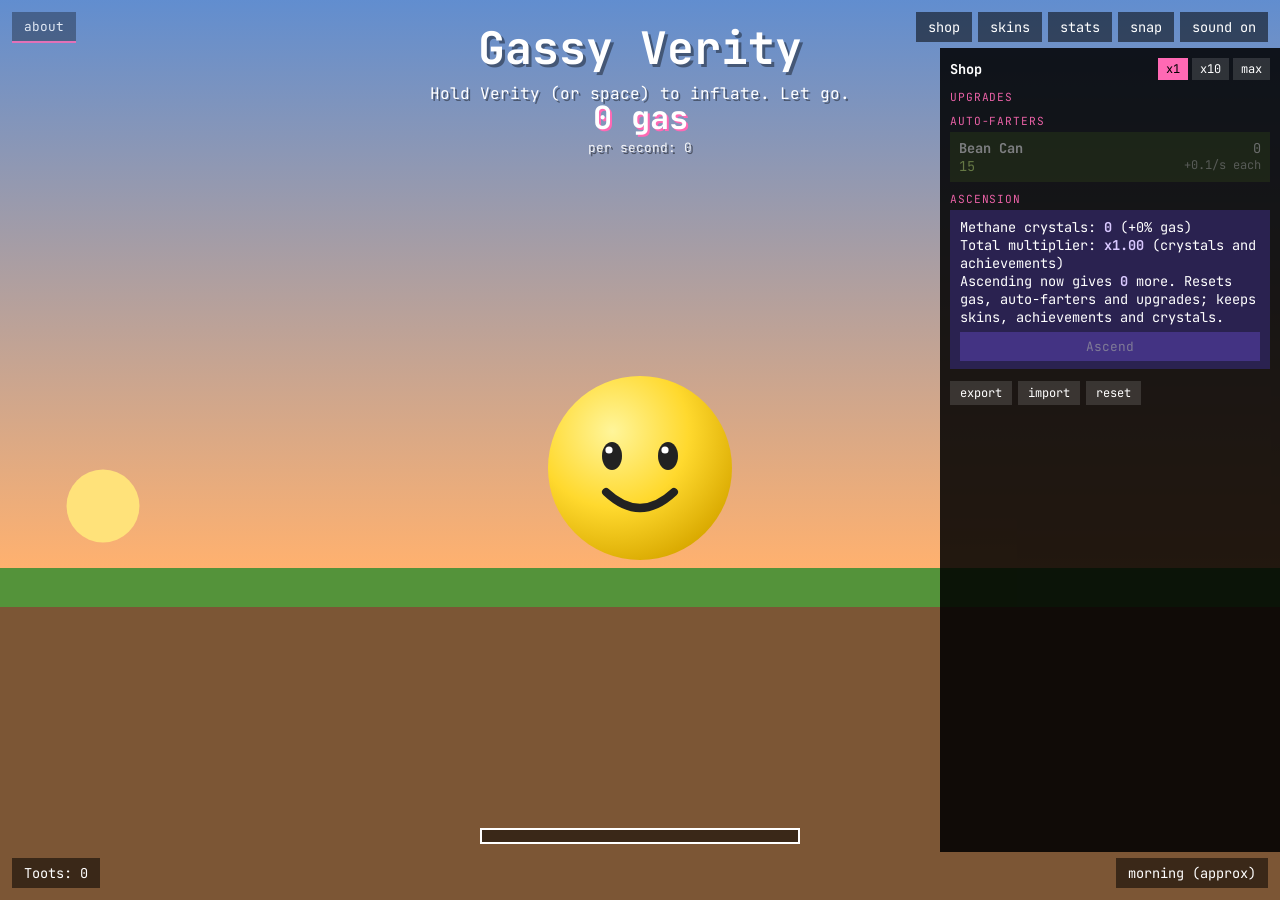
==== commit 7c004a43: "Add eight more wiki variants (34 skins); skins get their own tab with a picture grid" ====
--- a/index.html
+++ b/index.html
@@ -46,12 +46,13 @@
 <div id="meter"><div id="fill"></div></div>
 <div id="count">Toots: 0</div>
 <div id="hint"></div>
-<div id="topBtns"><button id="shopBtn" type="button">shop</button><button id="statsBtn" type="button">stats</button><button id="snapBtn" type="button">snap</button><button id="muteBtn" type="button">sound</button></div>
+<div id="topBtns"><button id="shopBtn" type="button">shop</button><button id="skinsBtn" type="button">skins</button><button id="statsBtn" type="button">stats</button><button id="snapBtn" type="button">snap</button><button id="muteBtn" type="button">sound</button></div>
 <div id="statsPanel" hidden></div>
 <button id="aboutBtn" class="cornerBtn" type="button">about</button>
 <div id="aboutPanel" class="modal" hidden></div>
 <div id="adminPanel" class="modal" hidden></div>
 <div id="shopPanel"></div>
+<div id="skinsPanel" class="sidePanel" hidden></div>
 
 <!-- Classic scripts (no build step, works from file://). Order matters. -->
 <script src="js/config.js"></script>
@@ -75,6 +76,7 @@
 <script src="js/clips.js"></script>
 <script src="js/verity.js"></script>
 <script src="js/shop.js"></script>
+<script src="js/skinspanel.js"></script>
 <script src="js/achievements.js"></script>
 <script src="js/weather.js"></script>
 <script src="js/screenshot.js"></script>
--- a/css/style.css
+++ b/css/style.css
@@ -191,3 +191,24 @@
   #bank { top:140px; }
   #combo { top:214px; }
 }
+
+
+#verity.flip { transform:rotate(180deg); }
+
+/* Skins tab */
+.sidePanel { position:fixed; right:0; top:calc(max(12px, env(safe-area-inset-top)) + 36px); bottom:max(48px, env(safe-area-inset-bottom));
+             width:min(380px,100vw); overflow-y:auto; background:#000d; color:#fff; padding:10px; font-size:.85rem;
+             overscroll-behavior:contain; touch-action:pan-y; z-index:5; }
+#skinGrid { display:grid; grid-template-columns:repeat(3, 1fr); gap:6px; }
+.skinCard { display:flex; flex-direction:column; align-items:center; gap:2px; padding:6px 4px; border:2px solid transparent; background:#ffffff14;
+            color:#fff; font:inherit; font-size:.72rem; cursor:pointer; text-align:center; }
+.skinCard:hover { background:#ffffff26; }
+.skinPic { display:block; width:56px; height:56px; }
+.skinPic img { display:block; width:100%; height:100%; object-fit:contain; }
+.skinName { font-weight:700; line-height:1.15; }
+.skinState { color:#c9f27a; }
+.skinCard.locked .skinPic img { filter:brightness(.55) saturate(.6); }
+.skinCard.locked:not(.afford) { opacity:.6; }
+.skinCard.afford .skinState { color:#ffe27a; }
+.skinCard.on { border-color:var(--pink); }
+.skinCard.on .skinState { color:var(--pink); }
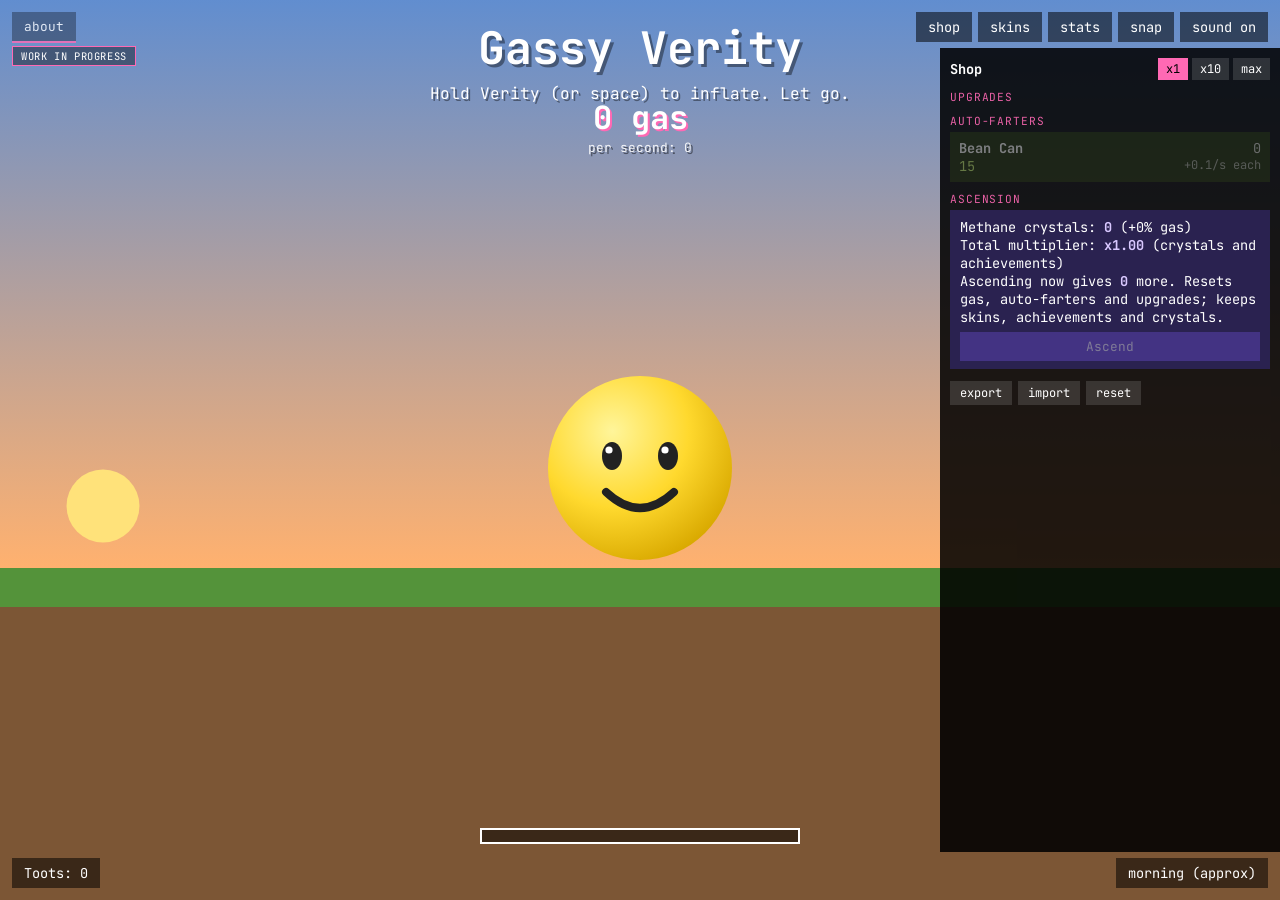
==== commit 9b0d6cc6: "Add a work-in-progress disclaimer (badge, About dialog, README)" ====
--- a/index.html
+++ b/index.html
@@ -49,6 +49,7 @@
 <div id="topBtns"><button id="shopBtn" type="button">shop</button><button id="skinsBtn" type="button">skins</button><button id="statsBtn" type="button">stats</button><button id="snapBtn" type="button">snap</button><button id="muteBtn" type="button">sound</button></div>
 <div id="statsPanel" hidden></div>
 <button id="aboutBtn" class="cornerBtn" type="button">about</button>
+<div id="wip">work in progress</div>
 <div id="aboutPanel" class="modal" hidden></div>
 <div id="adminPanel" class="modal" hidden></div>
 <div id="shopPanel"></div>
--- a/css/style.css
+++ b/css/style.css
@@ -212,3 +212,12 @@
 .skinCard.afford .skinState { color:#ffe27a; }
 .skinCard.on { border-color:var(--pink); }
 .skinCard.on .skinState { color:var(--pink); }
+
+.skinWrap { display:flex; flex-direction:column; }
+.skinWrap .skinCard { flex:1; }
+.wikiLink { text-align:center; font-size:.68rem; color:var(--pink); padding:2px 0; text-decoration:underline; }
+
+/* Work-in-progress badge under the About button */
+#wip { position:fixed; top:calc(max(12px, env(safe-area-inset-top)) + 34px); left:12px; z-index:4; pointer-events:none;
+       font-size:.65rem; letter-spacing:.06em; text-transform:uppercase; color:#fff; background:#0006; padding:2px 8px;
+       border:1px solid var(--pink); }
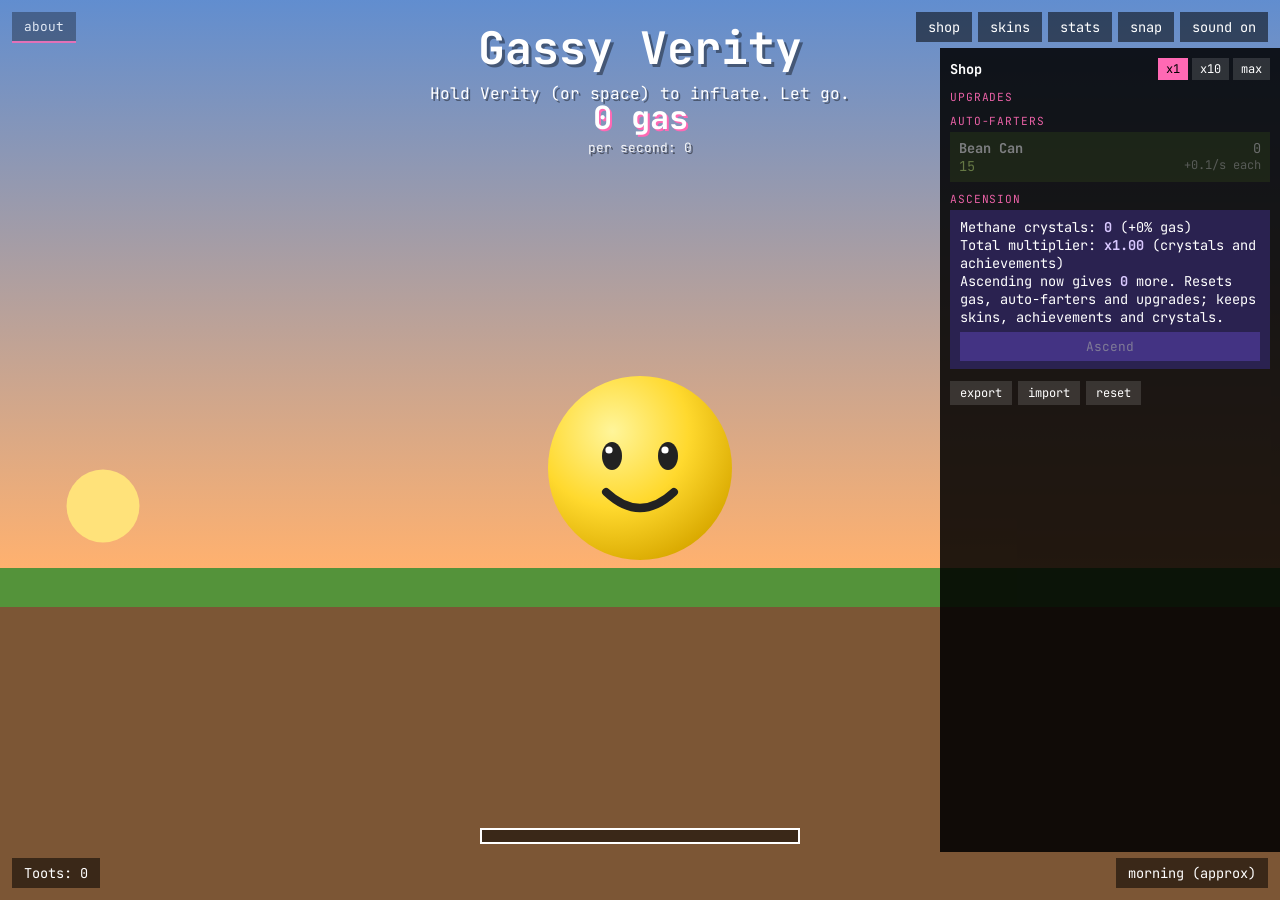
==== commit 27627549: "Drop the voice clips feature; show the work-in-progress badge on small screens only; fix the phone h" ====
--- a/index.html
+++ b/index.html
@@ -49,7 +49,7 @@
 <div id="topBtns"><button id="shopBtn" type="button">shop</button><button id="skinsBtn" type="button">skins</button><button id="statsBtn" type="button">stats</button><button id="snapBtn" type="button">snap</button><button id="muteBtn" type="button">sound</button></div>
 <div id="statsPanel" hidden></div>
 <button id="aboutBtn" class="cornerBtn" type="button">about</button>
-<div id="wip">work in progress</div>
+<div id="wip">mobile: work in progress</div>
 <div id="aboutPanel" class="modal" hidden></div>
 <div id="adminPanel" class="modal" hidden></div>
 <div id="shopPanel"></div>
@@ -58,7 +58,6 @@
 <!-- Classic scripts (no build step, works from file://). Order matters. -->
 <script src="js/config.js"></script>
 <script src="assets/manifest.js"></script>
-<script src="clips/manifest.js"></script>
 <script src="js/format.js"></script>
 <script src="js/ui.js"></script>
 <script src="js/stats.js"></script>
@@ -74,7 +73,6 @@
 <script src="js/motion.js"></script>
 <script src="js/blast.js"></script>
 <script src="js/poop.js"></script>
-<script src="js/clips.js"></script>
 <script src="js/verity.js"></script>
 <script src="js/shop.js"></script>
 <script src="js/skinspanel.js"></script>
--- a/css/style.css
+++ b/css/style.css
@@ -187,9 +187,11 @@
 
 /* Narrow screens: keep the title clear of the button row */
 @media (max-width:640px) {
-  h1 { margin-top:48px; }
-  #bank { top:140px; }
-  #combo { top:214px; }
+  h1 { margin-top:92px; }        /* the top buttons wrap to two rows on a phone */
+  #bank { top:196px; }
+  #combo { top:270px; }
+  #topBtns button, .cornerBtn { padding:5px 9px; font-size:.78rem; }
+  .cornerBtn { top:calc(max(12px, env(safe-area-inset-top)) + 40px); }   /* About drops below the button row */
 }
 
 
@@ -218,6 +220,18 @@
 .wikiLink { text-align:center; font-size:.68rem; color:var(--pink); padding:2px 0; text-decoration:underline; }
 
 /* Work-in-progress badge under the About button */
-#wip { position:fixed; top:calc(max(12px, env(safe-area-inset-top)) + 34px); left:12px; z-index:4; pointer-events:none;
+#wip { display:none; position:fixed; top:calc(max(12px, env(safe-area-inset-top)) + 34px); left:12px; z-index:4; pointer-events:none;
        font-size:.65rem; letter-spacing:.06em; text-transform:uppercase; color:#fff; background:#0006; padding:2px 8px;
        border:1px solid var(--pink); }
+
+/* Reduce motion (OS setting or the About toggle): no bouncing, drifting or flashing */
+.reduce-motion .cloud { animation-play-state:paused; }
+.reduce-motion #comboText.pop { animation:none; }
+.reduce-motion #toast.show { animation:none; opacity:1; }  /* shown plainly for as long as it lasts */
+.reduce-motion #fill, .reduce-motion #dim, .reduce-motion #fog, .reduce-motion #stars { transition:none; }
+.reduce-motion #flash { display:none; }
+
+/* The work-in-progress badge is only for small screens (phones, folded foldables): the layout there is still rough */
+@media (max-width:640px) {
+  #wip { display:block; top:auto; left:50%; transform:translateX(-50%); bottom:calc(88px + env(safe-area-inset-bottom, 0px)); white-space:nowrap; }
+}
